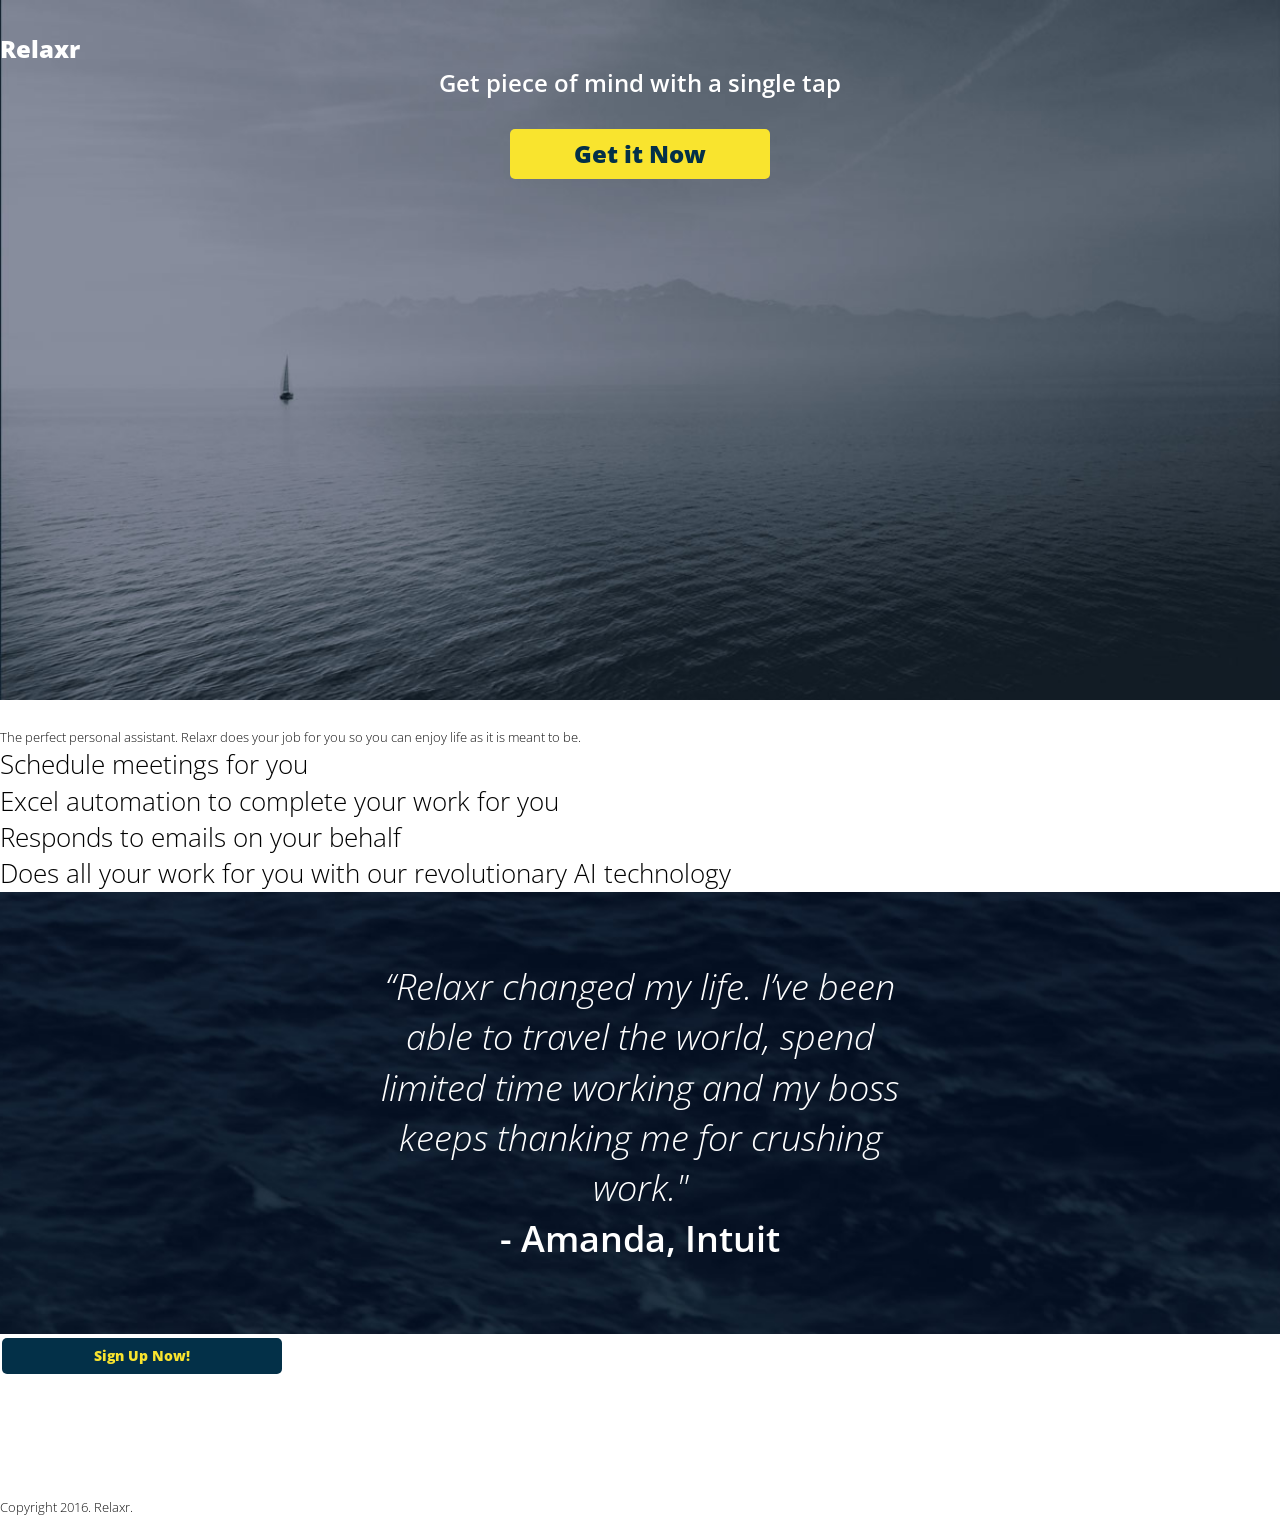
==== relaxr/index.html @ dd877bde "Added files via upload" ====
<!DOCTYPE html>
<html lang="en">
	<head>
    	<meta charset="utf-8">
    	<meta name="description" content="Your description goes here">
    	<meta name="keywords" content="one, two, three">
			<link href='https://fonts.googleapis.com/css?family=Open+Sans:300,300italic,600,800' rel='stylesheet' type='text/css'>
		<title>Relaxr Landing Page</title>

		<!-- external CSS link -->
		<link rel="stylesheet" href="css/reset.css">
		<link rel="stylesheet" href="css/style.css">

	</head>
	<body>
		<header>
			<div id="container">
					<h1 class="logo">Relaxr</h1>
					<h2>Get piece of mind with a single tap</h2>
					<a class="yellow-button">Get it Now</a>
				</div>
		</header>
		<section id="benfits">
			<div class="container">
				<h3>Benefits</h3>
				<p>The perfect personal assistant. Relaxr does your job for you so you can enjoy life as it is meant to be.</p>
				<ul>
					<li>Schedule meetings for you</li>
					<li>Excel automation to complete your work for you</li>
					<li>Responds to emails on your behalf</li>
					<li>Does all your work for you with our revolutionary AI technology</li>
				</ul>
			</div>
		</section>

		<section id="testimonial"
			<div class="container">
				<blockquote>“Relaxr changed my life. I’ve been able to travel the world, spend limited time working and my boss keeps thanking me for crushing work."<span>- Amanda, Intuit</span></blockquote>
			</div>
		</section>
		<aside>
			<a class="blue-button">Sign Up Now!</a>
		</aside>
		<footer>
			<h1 class-"logo-yellow">Relaxr</h1>
				<ul>
				<li><a href="#"><img src="images/twitter.png" alt="Twitter logo"></a></li>
				<li><a href="#"><img src="images/facebook.png" alt="Facebook logo"></a></li>
			</ul>

			<p class="copyright">Copyright 2016. Relaxr.</p>
		</footer>
	
	
			
	
	</body>
</html>
---- relaxr/css/style.css ----
/*
Project Name: Blank Template
Client: Your Client
Author: Your Name
Developer @GA in NYC
*/


/******************************************
/* SETUP
/*******************************************/

/* Box Model Hack */
* {
     -moz-box-sizing: border-box; /* Firexfox */
     -webkit-box-sizing: border-box; /* Safari/Chrome/iOS/Android */
     box-sizing: border-box; /* IE */
}

/* Clear fix hack */
.clearfix:after {
     content: ".";
     display: block;
     clear: both;
     visibility: hidden;
     line-height: 0;
     height: 0;
}

.clear {
  clear: both;
}

.alignright {
  float: right;
  padding: 0 0 10px 10px; /* note the padding around a right floated image */
}

.alignleft {
  float: left;
  padding: 0 10px 10px 0; /* note the padding around a left floated image */
}


/******************************************
/* BASE STYLES
/*******************************************/

BODY {
     font-size: 26px;
     line-height: 1.4;
     font-family: 'Open Sans', sans-serif;
     background-size: cover;
     font-weight:300 
}

a {
  text-decoration: none;
}


H1 {
  font-size:24px;
  color: #ffffff;
}

H2 {
  font-size:24px;
  color: #ffffff;
  font-weight:600;
  text-align:center;
  margin-bottom:30px;
}

H3 {
  font-weight:600;
  font-size:20px;
  color: #ffffff;
}

.logo{
  font-weight:800;
  font-size: 24px;
}

.yellow {
  color: #f9e42e;
}

.yellow-button {
    background-color: #f9e42e;
    font-weight:800;
    font-size:24px;
    color: #033048;
    padding: 8px 40px;
    width: 260px;
    text-align: center;
    text-decoration: none;
    display: block;
    border-radius: 5px;
    margin: 0 auto;
    cursor: pointer;
}

.blue-button {
    background-color: #033048;
    font-weight:800;
    font-size:14px;
    color: #f9e42e;
    padding: 8px 40px;
    text-align: center;
    text-decoration: none;
    width: 280px;
    display: block;
    border-radius: 5px;
    margin: 4px 2px;
    cursor: pointer;
}



span {
  font-weight:600;
}

P {
  font-size:13px;
  font-weight:300;
  color:#121212;
}
  
/******************************************
/* LAYOUT
/*******************************************/

/* Center the container */
#container {
    height: 500px;
}


header {
  height:700px;
  padding-top:32px;
  background: url(../images/header_bg.jpg) no-repeat center top rgb(134,141,157);
  background-size: cover;
}


.content {
  width: 500px;
  margin: auto;
}

#benefits p, #benefits ul {
  width:600px;
}

#benefits {
  padding:100px 0 80px;
}

#benefits ul {
  list-style:disc;
  margin: 30px 0 0 80px;
}

#testimonial {
  background: url(../images/testimonial_bg.jpg) no-repeat top center #071324;
  background-size:cover;
  padding: 70px 0 70px;
  color: #fff;
}

blockquote {
  font-weight:300;
  font-size:36px;
  font-style: italic;
  text-align:center;
  color:#ffffff;
  width: 580px;
  margin: 0 auto;
}

blockquote span {
  font-weight: 600;
  display: block;
  font-style: normal;
}
/******************************************
/* ADDITIONAL STYLES
/*******************************************/
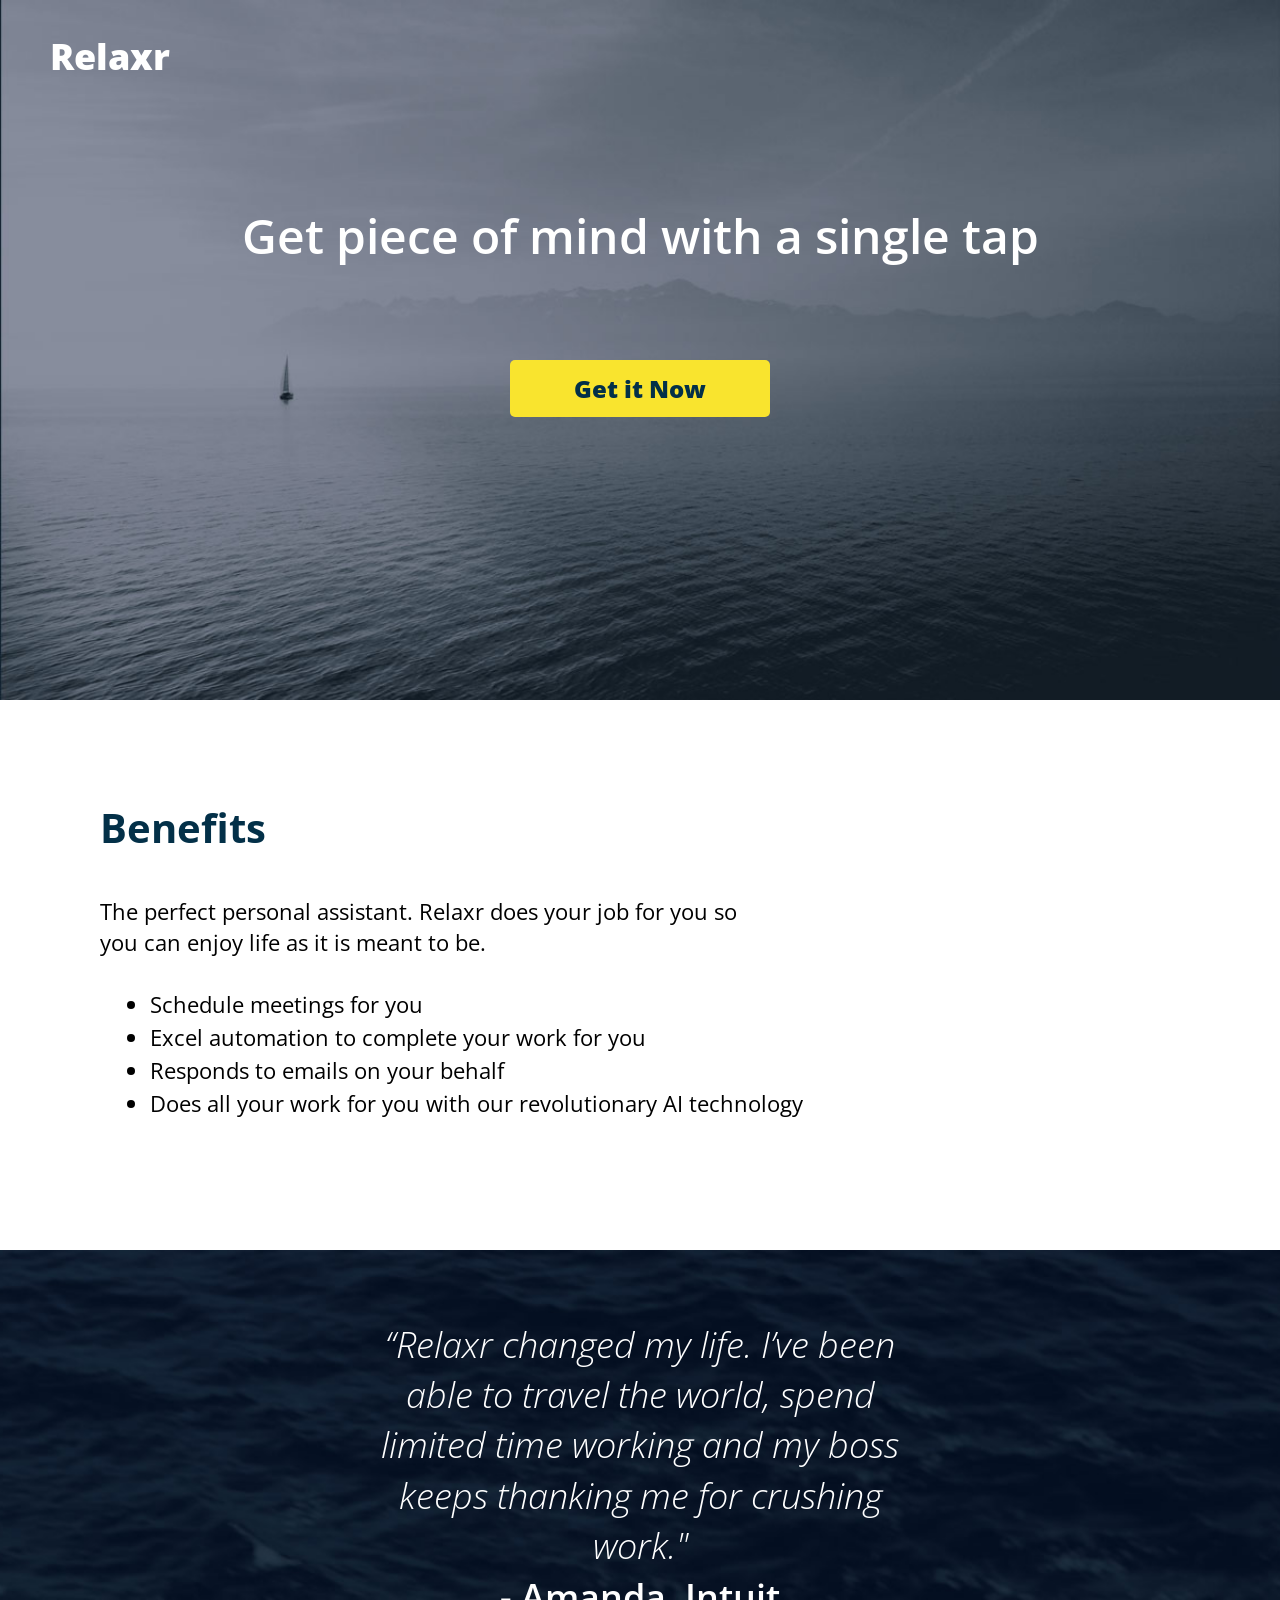
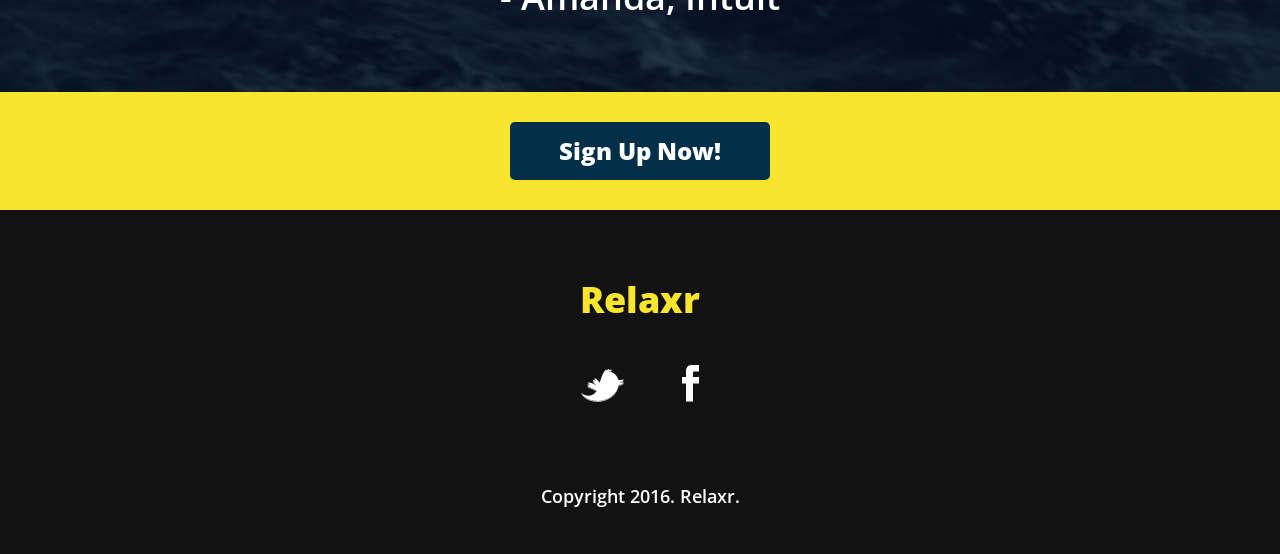
==== commit 6cf6145c: "finished relax homework" ====
--- a/relaxr/index.html
+++ b/relaxr/index.html
@@ -17,10 +17,11 @@
 			<div id="container">
 					<h1 class="logo">Relaxr</h1>
 					<h2>Get piece of mind with a single tap</h2>
-					<a class="yellow-button">Get it Now</a>
+					<a class="button yellow">Get it Now</a>
 				</div>
 		</header>
-		<section id="benfits">
+
+		<section id="benefits">
 			<div class="container">
 				<h3>Benefits</h3>
 				<p>The perfect personal assistant. Relaxr does your job for you so you can enjoy life as it is meant to be.</p>
@@ -38,11 +39,13 @@
 				<blockquote>“Relaxr changed my life. I’ve been able to travel the world, spend limited time working and my boss keeps thanking me for crushing work."<span>- Amanda, Intuit</span></blockquote>
 			</div>
 		</section>
+
 		<aside>
-			<a class="blue-button">Sign Up Now!</a>
+			<a class="button blue">Sign Up Now!</a>
 		</aside>
+
 		<footer>
-			<h1 class-"logo-yellow">Relaxr</h1>
+			<h4 class="logo">Relaxr</h1>
 				<ul>
 				<li><a href="#"><img src="images/twitter.png" alt="Twitter logo"></a></li>
 				<li><a href="#"><img src="images/facebook.png" alt="Facebook logo"></a></li>
@@ -50,9 +53,5 @@
 
 			<p class="copyright">Copyright 2016. Relaxr.</p>
 		</footer>
-	
-	
-			
-	
 	</body>
 </html>
--- a/relaxr/css/style.css
+++ b/relaxr/css/style.css
@@ -27,6 +27,14 @@
      height: 0;
 }
 
+html {
+  background: url(images/bg.jpg) no-repeat center center fixed;
+  -webkit-background-size: cover;
+  -moz-background-size: cover;
+  -o-background-size: cover;
+  background-size: cover;
+}
+
 .clear {
   clear: both;
 }
@@ -47,17 +55,17 @@
 /*******************************************/
 
 BODY {
-     font-size: 26px;
+     font-size: 22px;
      line-height: 1.4;
      font-family: 'Open Sans', sans-serif;
      background-size: cover;
-     font-weight:300 
-}
-
-a {
+     font-weight:300
+     color:#606161;
+}
+
+A {
   text-decoration: none;
 }
-
 
 H1 {
   font-size:24px;
@@ -72,27 +80,29 @@
   margin-bottom:30px;
 }
 
-H3 {
+SPAN {
   font-weight:600;
-  font-size:20px;
-  color: #ffffff;
 }
 
 .logo{
   font-weight:800;
-  font-size: 24px;
+  font-size: 36px;
 }
 
 .yellow {
-  color: #f9e42e;
-}
-
-.yellow-button {
-    background-color: #f9e42e;
-    font-weight:800;
-    font-size:24px;
-    color: #033048;
-    padding: 8px 40px;
+  background: #f9e42e;
+  color: #033048;
+}
+
+.blue {
+  background: #033048;
+  color: #fff;
+}
+
+.button {
+    font-weight: 800;
+    font-size: 24px;
+    padding: 12px 0px;
     width: 260px;
     text-align: center;
     text-decoration: none;
@@ -101,73 +111,67 @@
     margin: 0 auto;
     cursor: pointer;
 }
-
-.blue-button {
-    background-color: #033048;
-    font-weight:800;
-    font-size:14px;
-    color: #f9e42e;
-    padding: 8px 40px;
-    text-align: center;
-    text-decoration: none;
-    width: 280px;
-    display: block;
-    border-radius: 5px;
-    margin: 4px 2px;
-    cursor: pointer;
-}
-
-
-
-span {
-  font-weight:600;
-}
-
-P {
-  font-size:13px;
-  font-weight:300;
-  color:#121212;
-}
-  
 /******************************************
 /* LAYOUT
 /*******************************************/
 
 /* Center the container */
-#container {
-    height: 500px;
-}
-
+.container {
+    height: 960;
+    margin: 0 auto;
+}
 
 header {
   height:700px;
   padding-top:32px;
-  background: url(../images/header_bg.jpg) no-repeat center top rgb(134,141,157);
+  background: url(../images/header_bg.jpg) no-repeat center top;
   background-size: cover;
 }
 
-
-.content {
-  width: 500px;
-  margin: auto;
+header .logo {
+  color: #fff;
+  padding-left: 50px;
+}
+
+header h2 {
+  font-size: 48px;
+  text-align: center;
+  color: #fff;
+  margin: 120px 0 90px;
+  font-weight: 600;
+}
+
+#benefits {
+ padding: 100px 100px;
+}
+
+H3 {
+  font-weight:700;
+  font-size:40px;
+  color: #033048;
+  margin-bottom: 40px;
+}
+
+H4 {
+  color: #f9e42e;
+  margin-bottom: 40px;
 }
 
 #benefits p, #benefits ul {
-  width:600px;
-}
-
-#benefits {
-  padding:100px 0 80px;
+  width: 680px;
 }
 
 #benefits ul {
-  list-style:disc;
-  margin: 30px 0 0 80px;
-}
+  list style: disc;
+  margin: 30px 50px;
+  text-align: left;
+  line-height: 1.5;
+}
+
 
 #testimonial {
-  background: url(../images/testimonial_bg.jpg) no-repeat top center #071324;
-  background-size:cover;
+  background: url(../images/testimonial_bg.jpg) no-repeat top;
+  background-size: cover;
   padding: 70px 0 70px;
   color: #fff;
 }
@@ -187,6 +191,28 @@
   display: block;
   font-style: normal;
 }
+
+aside {
+  background: #f9e42e;
+  padding: 30px;
+  text-align: center;
+}
+
+footer {
+  background: #121212;
+  padding: 65px 0 45px;
+  text-align:center;
+}
+
+footer ul li {
+  display: inline-block;
+  margin: 0 26px 75px;
+}
+footer p {
+  font-size: 18px;
+  color: #fff;
+  font-weight: 600;
+}
 /******************************************
 /* ADDITIONAL STYLES
 /*******************************************/
